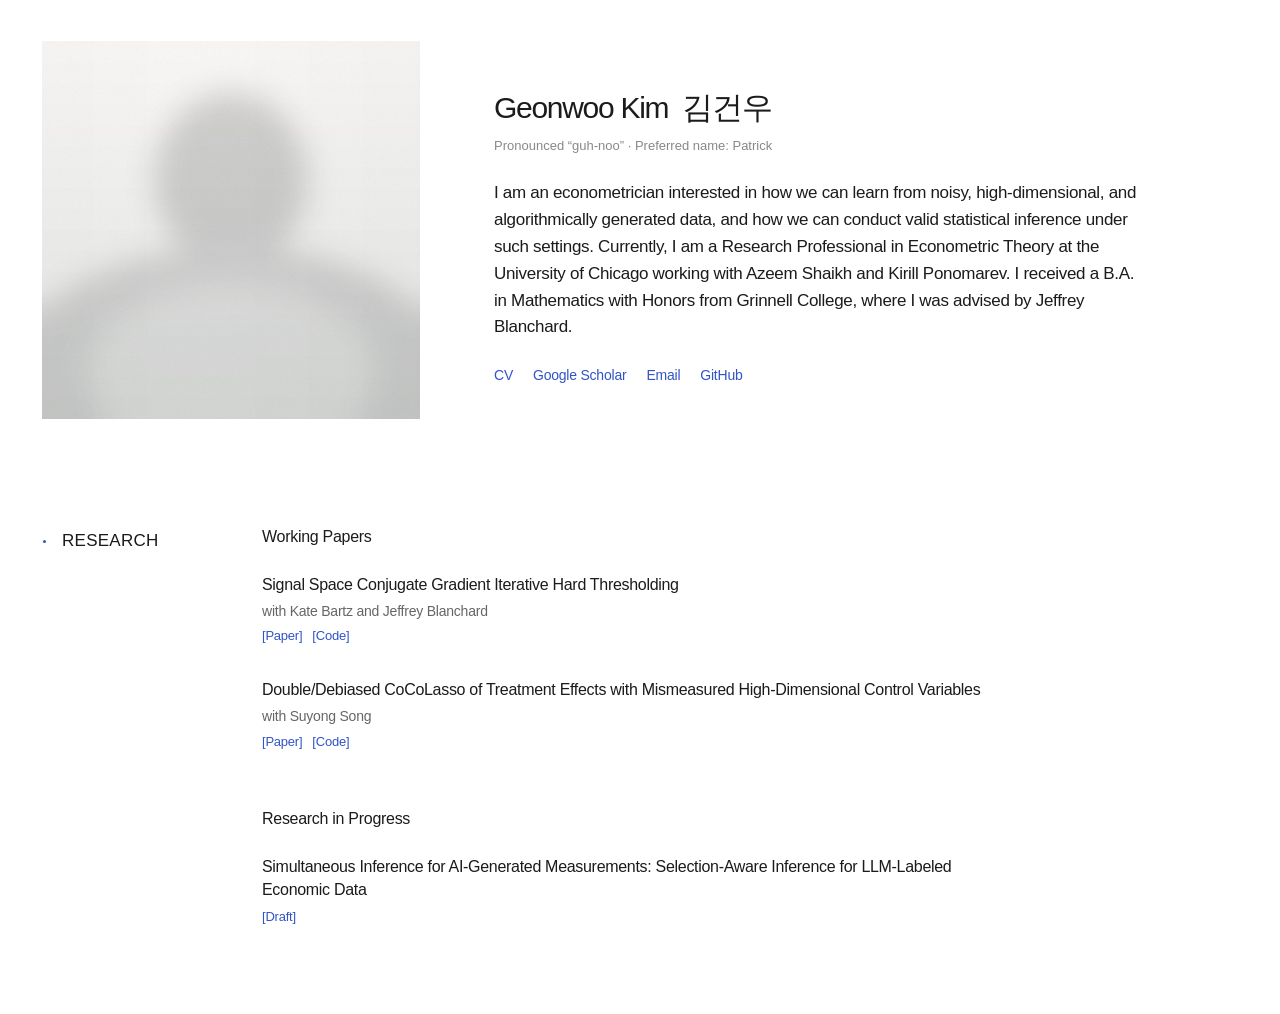
==== index.html @ a76ac5ca "Update index.html" ====
<!doctype html>
<html lang="en">
<head>
  <meta charset="utf-8">
  <meta name="viewport" content="width=device-width, initial-scale=1">
  <meta name="color-scheme" content="light">
  <title>Geonwoo Kim</title>
  <meta name="description" content="Geonwoo Kim — econometric theory, high-dimensional inference, measurement error, computational econometrics, and economic measurement with AI.">
  <link rel="icon" href="favicon.ico?v=7" sizes="any">

  <style>
    :root {
      --ink: #1b1b1b;
      --secondary: #666666;
      --quiet: #888888;
      --blue: #3154c7;
      --page: #ffffff;
      --max: 1280px;
      --sans: "Helvetica Neue", "Apple SD Gothic Neo", Helvetica, Arial, sans-serif;
    }

    * {
      box-sizing: border-box;
    }

    h1, h2, h3, h4, h5, h6,
    strong, b,
    .name,
    .hangul,
    .research-label,
    .group-title,
    .paper-title {
      font-weight: 400;
    }

    html {
      background: var(--page);
      color: var(--ink);
      -webkit-text-size-adjust: 100%;
    }

    body {
      margin: 0;
      background: var(--page);
      color: var(--ink);
      font-family: var(--sans);
      font-size: 16px;
      line-height: 1.5;
      letter-spacing: -0.014em;
      -webkit-font-smoothing: antialiased;
      text-rendering: optimizeLegibility;
    }

    a {
      color: var(--blue);
      text-decoration: none;
      text-underline-offset: 3px;
      text-decoration-thickness: 1px;
    }

    a:hover,
    a:focus-visible {
      text-decoration: underline;
    }

    img {
      display: block;
      max-width: 100%;
    }

    ::selection {
      color: #ffffff;
      background: var(--blue);
    }

    .page {
      width: min(var(--max), calc(100vw - 84px));
      margin-inline: auto;
      padding: 41px 0 88px;
    }

    .intro {
      display: grid;
      grid-template-columns: 378px minmax(0, 1fr);
      gap: 74px;
      align-items: start;
    }

    .portrait {
      margin: 0;
      width: 378px;
    }

    .portrait img {
      width: 378px;
      height: 378px;
      object-fit: cover;
      background: #eeeeec;
    }

    .intro-copy {
      max-width: 655px;
      padding-top: 50px;
    }

    .name {
      margin: 0 0 26px;
      font-size: 30px;
      line-height: 1.12;
      letter-spacing: -0.043em;
      font-weight: 400;
    }

    .hangul {
      margin-left: 7px;
      font-family: "Apple SD Gothic Neo", "Noto Sans KR", var(--sans);
      font-size: 1.04em;
      font-weight: 400;
      letter-spacing: -0.035em;
    }

    .name-details {
      margin: -15px 0 25px;
      color: var(--quiet);
      font-size: 13px;
      line-height: 1.4;
      letter-spacing: 0;
      font-weight: 400;
    }

    .bio {
      margin: 0;
      max-width: 650px;
      font-size: 17px;
      line-height: 1.58;
      letter-spacing: -0.018em;
    }

    .profile-links {
      display: flex;
      flex-wrap: wrap;
      gap: 8px 20px;
      margin-top: 25px;
      font-size: 14px;
      line-height: 1.4;
    }

    .profile-links a {
      white-space: nowrap;
    }

    .research {
      display: grid;
      grid-template-columns: 160px minmax(0, 1fr);
      gap: 60px;
      margin-top: 108px;
    }

    .research-label {
      position: relative;
      margin: 3px 0 0;
      padding-left: 20px;
      font-size: 17px;
      line-height: 1.25;
      letter-spacing: 0.015em;
      text-transform: uppercase;
      font-weight: 400;
    }

    .research-label::before {
      content: "";
      position: absolute;
      left: 1px;
      top: 0.58em;
      width: 3px;
      height: 3px;
      border-radius: 50%;
      background: var(--blue);
    }

    .research-content {
      max-width: 760px;
    }

    .research-group + .research-group {
      margin-top: 58px;
    }

    .group-title {
      margin: 0 0 26px;
      font-size: 16px;
      line-height: 1.3;
      letter-spacing: -0.018em;
      font-weight: 400;
    }

    .paper + .paper {
      margin-top: 34px;
    }

    .paper-title {
      margin: 0;
      max-width: 760px;
      font-size: 16px;
      line-height: 1.43;
      letter-spacing: -0.019em;
      font-weight: 400;
    }

    .paper-authors {
      margin: 5px 0 0;
      color: var(--secondary);
      font-size: 14px;
      line-height: 1.4;
    }

    .paper-links {
      display: flex;
      flex-wrap: wrap;
      gap: 10px;
      margin: 6px 0 0;
      font-size: 13px;
      line-height: 1.4;
    }

    @media (max-width: 900px) {
      .page {
        width: min(100% - 40px, var(--max));
        padding-top: 36px;
      }

      .intro {
        grid-template-columns: 310px minmax(0, 1fr);
        gap: 48px;
      }

      .portrait,
      .portrait img {
        width: 310px;
        height: 310px;
      }

      .intro-copy {
        padding-top: 25px;
      }
    }

    @media (max-width: 700px) {
      .page {
        width: min(100% - 34px, var(--max));
        padding: 27px 0 62px;
      }

      .intro {
        grid-template-columns: 1fr;
        gap: 31px;
      }

      .portrait {
        width: min(82vw, 350px);
      }

      .portrait img {
        width: 100%;
        height: auto;
        aspect-ratio: 1 / 1;
      }

      .intro-copy {
        max-width: 100%;
        padding-top: 0;
      }

      .name {
        margin-bottom: 21px;
        font-size: 28px;
      }

      .bio {
        font-size: 16px;
        line-height: 1.58;
      }

      .research {
        grid-template-columns: 1fr;
        gap: 30px;
        margin-top: 73px;
      }

      .research-label {
        padding-left: 17px;
      }
    }
  </style>
</head>

<body>
  <main class="page">
    <section class="intro" aria-labelledby="name">
      <figure class="portrait">
        <img src="portrait.jpg" alt="Portrait placeholder for Geonwoo Kim">
      </figure>

      <div class="intro-copy">
        <h1 class="name" id="name">
          Geonwoo Kim <span class="hangul" lang="ko">김건우</span>
        </h1>
        <p class="name-details">Pronounced “guh-noo” · Preferred name: Patrick</p>

        <p class="bio">
          I am an econometrician interested in how we can learn from 
          noisy, high-dimensional, and algorithmically generated
          data, and how we can conduct valid statistical inference under such settings.
          Currently, I am a Research Professional in Econometric Theory at the
          University of Chicago working with Azeem Shaikh and Kirill Ponomarev.
          I received a B.A. in Mathematics with Honors from Grinnell College,
          where I was advised by Jeffrey Blanchard.
        </p>

        <nav class="profile-links" aria-label="Profile links">
          <a href="Geonwoo_Kim_CV.pdf">CV</a>
          <a href="https://scholar.google.com/scholar?q=%22Geonwoo+Kim%22+econometrics">Google Scholar</a>
          <a href="mailto:kimgeonwoo@uchicago.edu">Email</a>
          <a href="https://github.com/killrjsdn">GitHub</a>
        </nav>
      </div>
    </section>

    <section class="research" aria-labelledby="research-title">
      <h2 class="research-label" id="research-title">Research</h2>

      <div class="research-content">
        <section class="research-group" aria-labelledby="working-papers-title">
          <h3 class="group-title" id="working-papers-title">Working Papers</h3>

          <article class="paper">
            <h4 class="paper-title">
              Signal Space Conjugate Gradient Iterative Hard Thresholding
            </h4>
            <p class="paper-authors">with Kate Bartz and Jeffrey Blanchard</p>
            <p class="paper-links">
              <a href="papers/sscgiht.pdf">[Paper]</a>
              <a href="https://github.com/killrjsdn">[Code]</a>
            </p>
          </article>

          <article class="paper">
            <h4 class="paper-title">
              Double/Debiased CoCoLasso of Treatment Effects with Mismeasured
              High-Dimensional Control Variables
            </h4>
            <p class="paper-authors">with Suyong Song</p>
            <p class="paper-links">
              <a href="papers/highdim-me.pdf">[Paper]</a>
              <a href="https://github.com/killrjsdn">[Code]</a>
            </p>
          </article>
        </section>

        <section class="research-group" aria-labelledby="progress-title">
          <h3 class="group-title" id="progress-title">Research in Progress</h3>

          <article class="paper">
            <h4 class="paper-title">
              Simultaneous Inference for AI-Generated Measurements:
              Selection-Aware Inference for LLM-Labeled Economic Data
            </h4>
            <p class="paper-links">
              <a href="papers/ai-measurement.pdf">[Draft]</a>
            </p>
          </article>
        </section>
      </div>
    </section>
  </main>
</body>
</html>
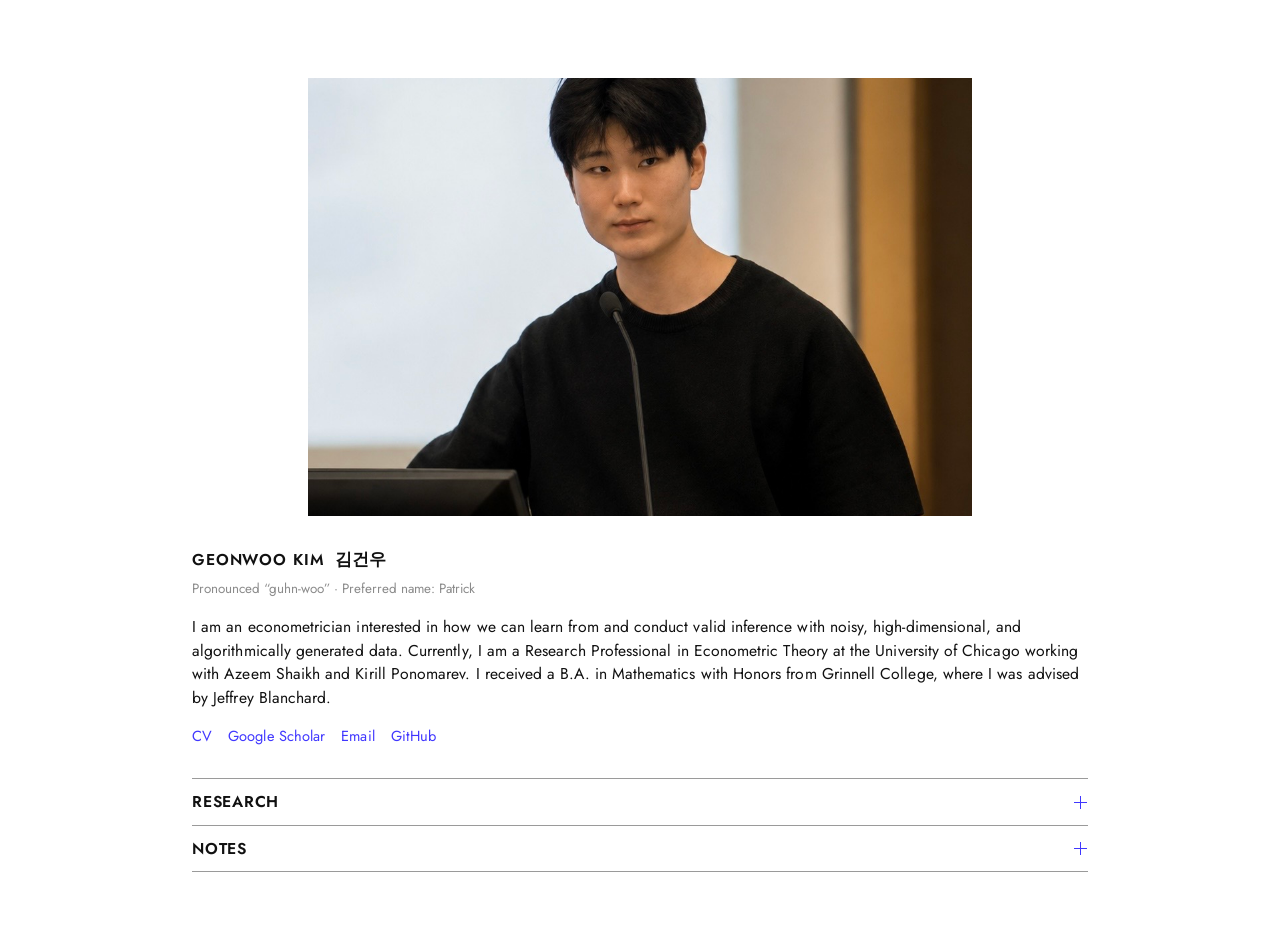
==== commit 69c04712: "Add files via upload" ====
--- a/index.html
+++ b/index.html
@@ -5,373 +5,410 @@
   <meta name="viewport" content="width=device-width, initial-scale=1">
   <meta name="color-scheme" content="light">
   <title>Geonwoo Kim</title>
-  <meta name="description" content="Geonwoo Kim — econometric theory, high-dimensional inference, measurement error, computational econometrics, and economic measurement with AI.">
-  <link rel="icon" href="favicon.ico?v=7" sizes="any">
+  <meta name="description" content="Geonwoo Kim — econometrics, high-dimensional inference, measurement error, computational econometrics, and economic measurement with AI.">
+  <link rel="icon" href="favicon.ico?v=9" sizes="any">
 
   <style>
+    @import url('https://fonts.googleapis.com/css2?family=Jost:wght@300;400&display=swap');
+
     :root {
-      --ink: #1b1b1b;
-      --secondary: #666666;
-      --quiet: #888888;
-      --blue: #3154c7;
-      --page: #ffffff;
-      --max: 1280px;
-      --sans: "Helvetica Neue", "Apple SD Gothic Neo", Helvetica, Arial, sans-serif;
+      --ink: #111111;
+      --muted: #6b6b6b;
+      --quiet: #8b8b8b;
+      --rule: #9a9a9a;
+      --blue: #4037ff;
+      --white: #ffffff;
+      --page-width: 896px;
+
+      /*
+        Jost is a geometric sans derived from the same modernist tradition as Futura.
+        Loading it explicitly avoids the heavy macOS Futura Medium rendering.
+      */
+      --sans: "Jost", "Futura PT", Futura, "Century Gothic", sans-serif;
+      --korean: "Apple SD Gothic Neo", "Noto Sans KR", sans-serif;
     }
 
     * {
       box-sizing: border-box;
     }
 
-    h1, h2, h3, h4, h5, h6,
-    strong, b,
-    .name,
-    .hangul,
-    .research-label,
-    .group-title,
-    .paper-title {
-      font-weight: 400;
-    }
-
-    html {
-      background: var(--page);
+    html,
+    body {
+      margin: 0;
+      min-height: 100%;
+      background: var(--white);
       color: var(--ink);
-      -webkit-text-size-adjust: 100%;
     }
 
     body {
-      margin: 0;
-      background: var(--page);
-      color: var(--ink);
       font-family: var(--sans);
-      font-size: 16px;
-      line-height: 1.5;
-      letter-spacing: -0.014em;
+      font-size: 15.7px;
+      line-height: 1.48;
+      font-weight: 400;
+      letter-spacing: 0.005em;
       -webkit-font-smoothing: antialiased;
       text-rendering: optimizeLegibility;
     }
 
     a {
-      color: var(--blue);
+      color: inherit;
       text-decoration: none;
-      text-underline-offset: 3px;
-      text-decoration-thickness: 1px;
     }
 
     a:hover,
     a:focus-visible {
       text-decoration: underline;
-    }
-
-    img {
+      text-decoration-thickness: 1px;
+      text-underline-offset: 2px;
+    }
+
+    .site {
+      width: min(var(--page-width), calc(100vw - 48px));
+      margin: 0 auto;
+      padding: 78px 0 68px;
+    }
+
+    .hero-image {
+      width: 664px;
+      max-width: 74.1%;
+      margin: 0 auto 34px;
+    }
+
+    .hero-image img {
       display: block;
-      max-width: 100%;
-    }
-
-    ::selection {
-      color: #ffffff;
-      background: var(--blue);
-    }
-
-    .page {
-      width: min(var(--max), calc(100vw - 84px));
-      margin-inline: auto;
-      padding: 41px 0 88px;
-    }
-
-    .intro {
-      display: grid;
-      grid-template-columns: 378px minmax(0, 1fr);
-      gap: 74px;
-      align-items: start;
-    }
-
-    .portrait {
-      margin: 0;
-      width: 378px;
-    }
-
-    .portrait img {
-      width: 378px;
-      height: 378px;
+      width: 100%;
+      height: auto;
+      aspect-ratio: 1.515 / 1;
       object-fit: cover;
-      background: #eeeeec;
-    }
-
-    .intro-copy {
-      max-width: 655px;
-      padding-top: 50px;
+    }
+
+    .identity {
+      width: 100%;
+      margin: 0;
     }
 
     .name {
-      margin: 0 0 26px;
-      font-size: 30px;
-      line-height: 1.12;
-      letter-spacing: -0.043em;
-      font-weight: 400;
-    }
-
-    .hangul {
-      margin-left: 7px;
-      font-family: "Apple SD Gothic Neo", "Noto Sans KR", var(--sans);
-      font-size: 1.04em;
-      font-weight: 400;
-      letter-spacing: -0.035em;
-    }
-
-    .name-details {
-      margin: -15px 0 25px;
+      margin: 0 0 12px;
+      font-family: var(--sans);
+      font-size: 15.7px;
+      line-height: 1.2;
+      font-weight: 600;
+      letter-spacing: 0.055em;
+      text-transform: uppercase;
+    }
+
+    .name .hangul {
+      margin-left: 5px;
+      font-family: var(--korean);
+      font-size: 1.08em;
+      font-weight: 600;
+      letter-spacing: -0.01em;
+      text-transform: none;
+      vertical-align: 0.01em;
+    }
+
+    .name-meta {
+      margin: -3px 0 17px;
       color: var(--quiet);
-      font-size: 13px;
-      line-height: 1.4;
+      font-size: 13.4px;
+      line-height: 1.38;
+      font-weight: 400;
       letter-spacing: 0;
-      font-weight: 400;
     }
 
     .bio {
-      margin: 0;
-      max-width: 650px;
-      font-size: 17px;
-      line-height: 1.58;
-      letter-spacing: -0.018em;
+      width: 100%;
+      margin: 0;
+      font-size: 15.7px;
+      line-height: 1.5;
+      font-weight: 400;
+      letter-spacing: 0.004em;
+    }
+
+    .bio p {
+      margin: 0;
+    }
+
+    .bio p + p {
+      margin-top: 14px;
     }
 
     .profile-links {
       display: flex;
       flex-wrap: wrap;
-      gap: 8px 20px;
-      margin-top: 25px;
-      font-size: 14px;
+      gap: 16px;
+      margin: 17px 0 31px;
+      font-size: 14.6px;
       line-height: 1.4;
-    }
-
-    .profile-links a {
-      white-space: nowrap;
-    }
-
-    .research {
-      display: grid;
-      grid-template-columns: 160px minmax(0, 1fr);
-      gap: 60px;
-      margin-top: 108px;
-    }
-
-    .research-label {
+      font-weight: 400;
+    }
+
+    .profile-links a,
+    .paper-links a {
+      color: var(--blue);
+    }
+
+    .accordion {
+      width: 100%;
+      border-top: 1px solid var(--rule);
+    }
+
+    .accordion-item {
+      border-bottom: 1px solid var(--rule);
+    }
+
+    .accordion-button {
+      appearance: none;
+      width: 100%;
+      margin: 0;
+      padding: 14px 0 13px;
+      border: 0;
+      background: transparent;
+      color: var(--ink);
+      display: flex;
+      align-items: center;
+      justify-content: space-between;
+      font-family: var(--sans);
+      font-weight: 400;
+      cursor: pointer;
+      text-align: left;
+    }
+
+    .accordion-title {
+      font-size: 15.7px;
+      line-height: 1.2;
+      font-weight: 600;
+      letter-spacing: 0.05em;
+      text-transform: uppercase;
+    }
+
+    .plus {
       position: relative;
-      margin: 3px 0 0;
-      padding-left: 20px;
-      font-size: 17px;
-      line-height: 1.25;
-      letter-spacing: 0.015em;
-      text-transform: uppercase;
-      font-weight: 400;
-    }
-
-    .research-label::before {
+      width: 15px;
+      height: 15px;
+      flex: 0 0 15px;
+    }
+
+    .plus::before,
+    .plus::after {
       content: "";
       position: absolute;
+      background: var(--blue);
+    }
+
+    .plus::before {
       left: 1px;
-      top: 0.58em;
-      width: 3px;
-      height: 3px;
-      border-radius: 50%;
-      background: var(--blue);
-    }
-
-    .research-content {
-      max-width: 760px;
+      right: 1px;
+      top: 7px;
+      height: 1px;
+    }
+
+    .plus::after {
+      top: 1px;
+      bottom: 1px;
+      left: 7px;
+      width: 1px;
+      transition: opacity 120ms ease;
+    }
+
+    .accordion-button[aria-expanded="true"] .plus::after {
+      opacity: 0;
+    }
+
+    .accordion-panel {
+      display: none;
+      padding: 12px 0 31px;
+    }
+
+    .accordion-panel.open {
+      display: block;
     }
 
     .research-group + .research-group {
-      margin-top: 58px;
+      margin-top: 38px;
     }
 
     .group-title {
-      margin: 0 0 26px;
-      font-size: 16px;
-      line-height: 1.3;
-      letter-spacing: -0.018em;
-      font-weight: 400;
+      margin: 0 0 21px;
+      font-size: 15.7px;
+      line-height: 1.35;
+      font-weight: 400;
+      letter-spacing: 0.004em;
     }
 
     .paper + .paper {
-      margin-top: 34px;
+      margin-top: 27px;
     }
 
     .paper-title {
       margin: 0;
-      max-width: 760px;
-      font-size: 16px;
+      font-size: 15.7px;
+      line-height: 1.47;
+      font-weight: 400;
+      letter-spacing: 0.003em;
+    }
+
+    .paper-authors,
+    .paper-status {
+      margin: 3px 0 0;
+      font-size: 14.6px;
       line-height: 1.43;
-      letter-spacing: -0.019em;
       font-weight: 400;
     }
 
     .paper-authors {
-      margin: 5px 0 0;
-      color: var(--secondary);
-      font-size: 14px;
-      line-height: 1.4;
+      color: var(--muted);
+    }
+
+    .paper-status {
+      color: var(--muted);
     }
 
     .paper-links {
       display: flex;
       flex-wrap: wrap;
-      gap: 10px;
-      margin: 6px 0 0;
-      font-size: 13px;
+      gap: 11px;
+      margin: 5px 0 0;
+      font-size: 15.7px;
       line-height: 1.4;
-    }
-
-    @media (max-width: 900px) {
-      .page {
-        width: min(100% - 40px, var(--max));
-        padding-top: 36px;
+      font-weight: 400;
+    }
+
+    .notes-empty {
+      margin: 0;
+      color: var(--muted);
+      font-size: 15.1px;
+      line-height: 1.5;
+      font-weight: 400;
+    }
+
+    @media (max-width: 700px) {
+      .site {
+        width: calc(100vw - 34px);
+        padding: 34px 0 54px;
       }
 
-      .intro {
-        grid-template-columns: 310px minmax(0, 1fr);
-        gap: 48px;
+      .hero-image {
+        width: 100%;
+        max-width: none;
+        margin-bottom: 27px;
       }
 
-      .portrait,
-      .portrait img {
-        width: 310px;
-        height: 310px;
-      }
-
-      .intro-copy {
-        padding-top: 25px;
-      }
-    }
-
-    @media (max-width: 700px) {
-      .page {
-        width: min(100% - 34px, var(--max));
-        padding: 27px 0 62px;
-      }
-
-      .intro {
-        grid-template-columns: 1fr;
-        gap: 31px;
-      }
-
-      .portrait {
-        width: min(82vw, 350px);
-      }
-
-      .portrait img {
-        width: 100%;
-        height: auto;
-        aspect-ratio: 1 / 1;
-      }
-
-      .intro-copy {
-        max-width: 100%;
-        padding-top: 0;
-      }
-
-      .name {
-        margin-bottom: 21px;
-        font-size: 28px;
-      }
-
       .bio {
-        font-size: 16px;
-        line-height: 1.58;
-      }
-
-      .research {
-        grid-template-columns: 1fr;
-        gap: 30px;
-        margin-top: 73px;
-      }
-
-      .research-label {
-        padding-left: 17px;
+        font-size: 15.1px;
       }
     }
   </style>
 </head>
 
 <body>
-  <main class="page">
-    <section class="intro" aria-labelledby="name">
-      <figure class="portrait">
-        <img src="portrait.jpg" alt="Portrait placeholder for Geonwoo Kim">
-      </figure>
-
-      <div class="intro-copy">
-        <h1 class="name" id="name">
-          Geonwoo Kim <span class="hangul" lang="ko">김건우</span>
-        </h1>
-        <p class="name-details">Pronounced “guh-noo” · Preferred name: Patrick</p>
-
-        <p class="bio">
-          I am an econometrician interested in how we can learn from 
-          noisy, high-dimensional, and algorithmically generated
-          data, and how we can conduct valid statistical inference under such settings.
-          Currently, I am a Research Professional in Econometric Theory at the
-          University of Chicago working with Azeem Shaikh and Kirill Ponomarev.
-          I received a B.A. in Mathematics with Honors from Grinnell College,
-          where I was advised by Jeffrey Blanchard.
+  <main class="site">
+    <figure class="hero-image">
+      <img src="portrait.jpg" alt="Portrait placeholder for Geonwoo Kim">
+    </figure>
+
+    <section class="identity" aria-labelledby="name">
+      <h1 class="name" id="name">Geonwoo Kim <span class="hangul" lang="ko">김건우</span></h1>
+      <p class="name-meta">Pronounced “guhn-woo” · Preferred name: Patrick</p>
+
+      <div class="bio">
+        <p>
+          I am an econometrician interested in how we can learn from and conduct valid inference
+          with noisy, high-dimensional, and algorithmically generated data. Currently, I am a
+          Research Professional in Econometric Theory at the University of Chicago working with
+          Azeem Shaikh and Kirill Ponomarev. I received a B.A. in Mathematics with Honors from
+          Grinnell College, where I was advised by Jeffrey Blanchard.
         </p>
-
-        <nav class="profile-links" aria-label="Profile links">
-          <a href="Geonwoo_Kim_CV.pdf">CV</a>
-          <a href="https://scholar.google.com/scholar?q=%22Geonwoo+Kim%22+econometrics">Google Scholar</a>
-          <a href="mailto:kimgeonwoo@uchicago.edu">Email</a>
-          <a href="https://github.com/killrjsdn">GitHub</a>
-        </nav>
       </div>
+
+      <nav class="profile-links" aria-label="Profile links">
+        <a href="Geonwoo_Kim_CV.pdf">CV</a>
+        <a href="https://scholar.google.com/scholar?q=%22Geonwoo+Kim%22+econometrics">Google Scholar</a>
+        <a href="mailto:kimgeonwoo@uchicago.edu">Email</a>
+        <a href="https://github.com/killrjsdn">GitHub</a>
+      </nav>
     </section>
 
-    <section class="research" aria-labelledby="research-title">
-      <h2 class="research-label" id="research-title">Research</h2>
-
-      <div class="research-content">
-        <section class="research-group" aria-labelledby="working-papers-title">
-          <h3 class="group-title" id="working-papers-title">Working Papers</h3>
-
-          <article class="paper">
-            <h4 class="paper-title">
-              Signal Space Conjugate Gradient Iterative Hard Thresholding
-            </h4>
-            <p class="paper-authors">with Kate Bartz and Jeffrey Blanchard</p>
-            <p class="paper-links">
-              <a href="papers/sscgiht.pdf">[Paper]</a>
-              <a href="https://github.com/killrjsdn">[Code]</a>
-            </p>
-          </article>
-
-          <article class="paper">
-            <h4 class="paper-title">
-              Double/Debiased CoCoLasso of Treatment Effects with Mismeasured
-              High-Dimensional Control Variables
-            </h4>
-            <p class="paper-authors">with Suyong Song</p>
-            <p class="paper-links">
-              <a href="papers/highdim-me.pdf">[Paper]</a>
-              <a href="https://github.com/killrjsdn">[Code]</a>
-            </p>
-          </article>
-        </section>
-
-        <section class="research-group" aria-labelledby="progress-title">
-          <h3 class="group-title" id="progress-title">Research in Progress</h3>
-
-          <article class="paper">
-            <h4 class="paper-title">
-              Simultaneous Inference for AI-Generated Measurements:
-              Selection-Aware Inference for LLM-Labeled Economic Data
-            </h4>
-            <p class="paper-links">
-              <a href="papers/ai-measurement.pdf">[Draft]</a>
-            </p>
-          </article>
-        </section>
+    <section class="accordion" aria-label="Sections">
+      <div class="accordion-item">
+        <button class="accordion-button" type="button" aria-expanded="false" aria-controls="research-panel">
+          <span class="accordion-title">Research</span>
+          <span class="plus" aria-hidden="true"></span>
+        </button>
+
+        <div class="accordion-panel" id="research-panel">
+          <section class="research-group">
+            <h2 class="group-title">Working Papers</h2>
+
+            <article class="paper">
+              <p class="paper-title">Denoised Partial Correlation for Conditional Independence Tests under Noisy Confounders</p>
+              <p class="paper-authors">with Suyong Song and Jonathan Wells</p>
+              <p class="paper-status">Under revision.</p>
+              <p class="paper-links">
+                <a href="papers/denoised-partial-correlation.pdf">[Paper]</a>
+                <a href="replication/denoised-partial-correlation-replication.zip">[Replication]</a>
+              </p>
+            </article>
+
+            <article class="paper">
+              <p class="paper-title">Inference for Treatment Effects with Mismeasured High-Dimensional Controls</p>
+              <p class="paper-authors">with Suyong Song</p>
+              <p class="paper-status">Presented at Midwest Econometrics Group 2024; under revision.</p>
+              <p class="paper-links">
+                <a href="papers/highdim-me.pdf">[Paper]</a>
+                <a href="replication/highdim-me-replication.zip">[Replication]</a>
+              </p>
+            </article>
+
+            <article class="paper">
+              <p class="paper-title">Signal Space Conjugate Gradient Iterative Hard Thresholding</p>
+              <p class="paper-authors">with Kate Bartz and Jeffrey Blanchard</p>
+              <p class="paper-status">Under review.</p>
+              <p class="paper-links">
+                <a href="papers/sscgiht.pdf">[Paper]</a>
+                <a href="replication/sscgiht-replication.zip">[Replication]</a>
+              </p>
+            </article>
+          </section>
+
+          <section class="research-group">
+            <h2 class="group-title">Research in Progress</h2>
+
+            <article class="paper">
+              <p class="paper-title">Inference After AI Measurement</p>
+              <p class="paper-status">Work in progress.</p>
+              <p class="paper-links">
+                <a href="papers/ai-measurement.pdf">[Draft]</a>
+                <a href="replication/ai-measurement-replication.zip">[Replication]</a>
+              </p>
+            </article>
+          </section>
+        </div>
+      </div>
+
+      <div class="accordion-item">
+        <button class="accordion-button" type="button" aria-expanded="false" aria-controls="notes-panel">
+          <span class="accordion-title">Notes</span>
+          <span class="plus" aria-hidden="true"></span>
+        </button>
+
+        <div class="accordion-panel" id="notes-panel">
+          <p class="notes-empty">Research and expository notes will appear here.</p>
+        </div>
       </div>
     </section>
   </main>
+
+  <script>
+    document.querySelectorAll('.accordion-button').forEach((button) => {
+      button.addEventListener('click', () => {
+        const panel = document.getElementById(button.getAttribute('aria-controls'));
+        const open = button.getAttribute('aria-expanded') === 'true';
+
+        button.setAttribute('aria-expanded', String(!open));
+        panel.classList.toggle('open', !open);
+      });
+    });
+  </script>
 </body>
 </html>
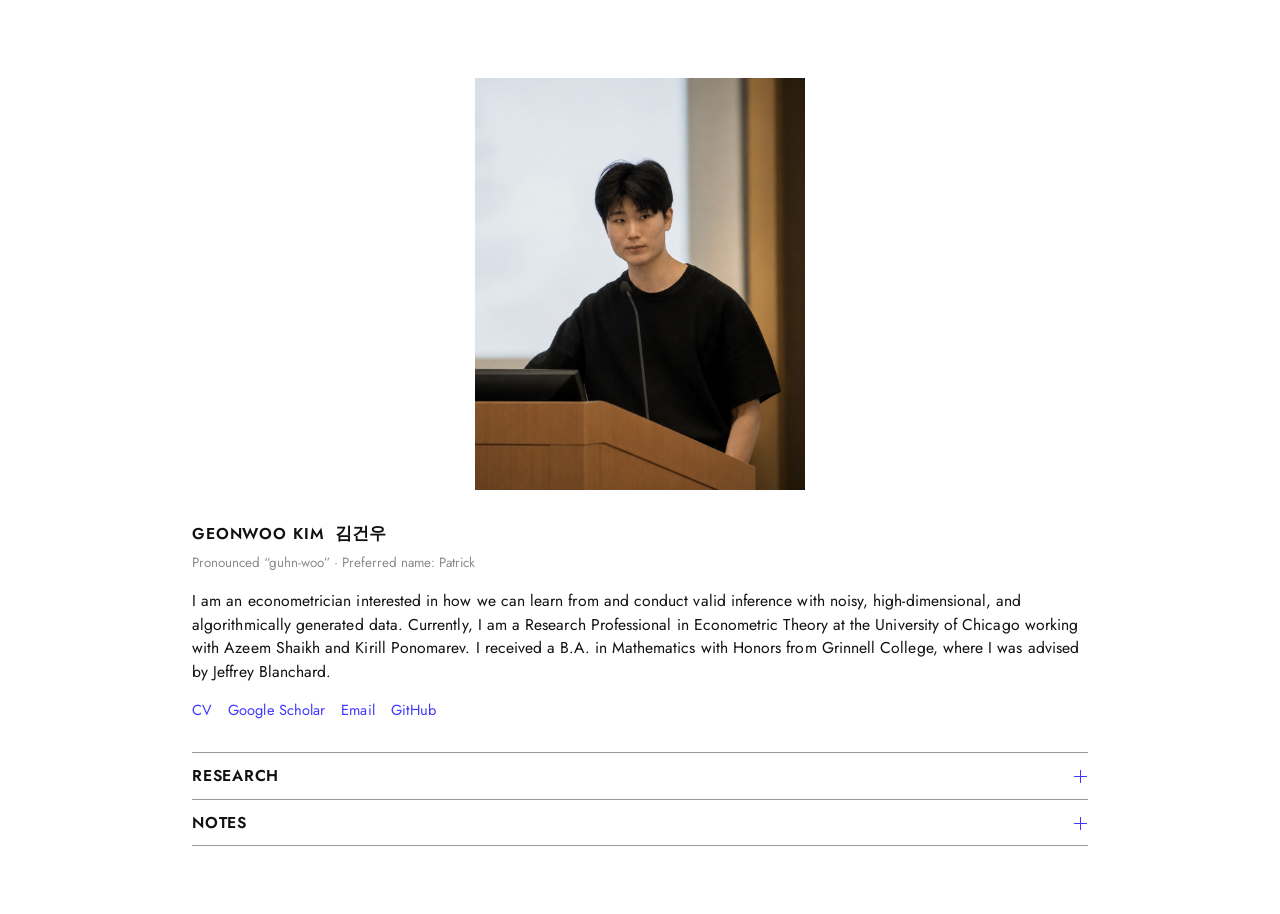
==== commit ca4478b5: "Add files via upload" ====
--- a/index.html
+++ b/index.html
@@ -69,8 +69,8 @@
     }
 
     .hero-image {
-      width: 664px;
-      max-width: 74.1%;
+      width: 330px;
+      max-width: 38%;
       margin: 0 auto 34px;
     }
 
@@ -78,8 +78,6 @@
       display: block;
       width: 100%;
       height: auto;
-      aspect-ratio: 1.515 / 1;
-      object-fit: cover;
     }
 
     .identity {
@@ -298,6 +296,41 @@
         font-size: 15.1px;
       }
     }
+  
+    .note + .note {
+      margin-top: 25px;
+    }
+
+    .note-title {
+      margin: 0;
+      font-size: 15.7px;
+      line-height: 1.47;
+      font-weight: 400;
+      letter-spacing: 0.003em;
+    }
+
+    .note-meta {
+      margin: 3px 0 0;
+      color: var(--muted);
+      font-size: 14px;
+      line-height: 1.43;
+      font-weight: 400;
+    }
+
+    .note-links {
+      display: flex;
+      flex-wrap: wrap;
+      gap: 11px;
+      margin: 5px 0 0;
+      font-size: 14px;
+      line-height: 1.4;
+      font-weight: 400;
+    }
+
+    .note-links a {
+      color: var(--blue);
+    }
+
   </style>
 </head>
 
@@ -393,7 +426,21 @@
         </button>
 
         <div class="accordion-panel" id="notes-panel">
-          <p class="notes-empty">Research and expository notes will appear here.</p>
+          <article class="note">
+            <p class="note-title">A Geometric View of Regularization in High-Dimensional Moment Models</p>
+            <p class="note-meta">Sample note · Research note</p>
+            <p class="note-links">
+              <a href="notes/regularization-geometry-sample.pdf">[PDF]</a>
+            </p>
+          </article>
+
+          <article class="note">
+            <p class="note-title">Measurement Error and Orthogonality: A Short Note</p>
+            <p class="note-meta">Sample note · Expository note</p>
+            <p class="note-links">
+              <a href="notes/measurement-error-orthogonality-sample.pdf">[PDF]</a>
+            </p>
+          </article>
         </div>
       </div>
     </section>
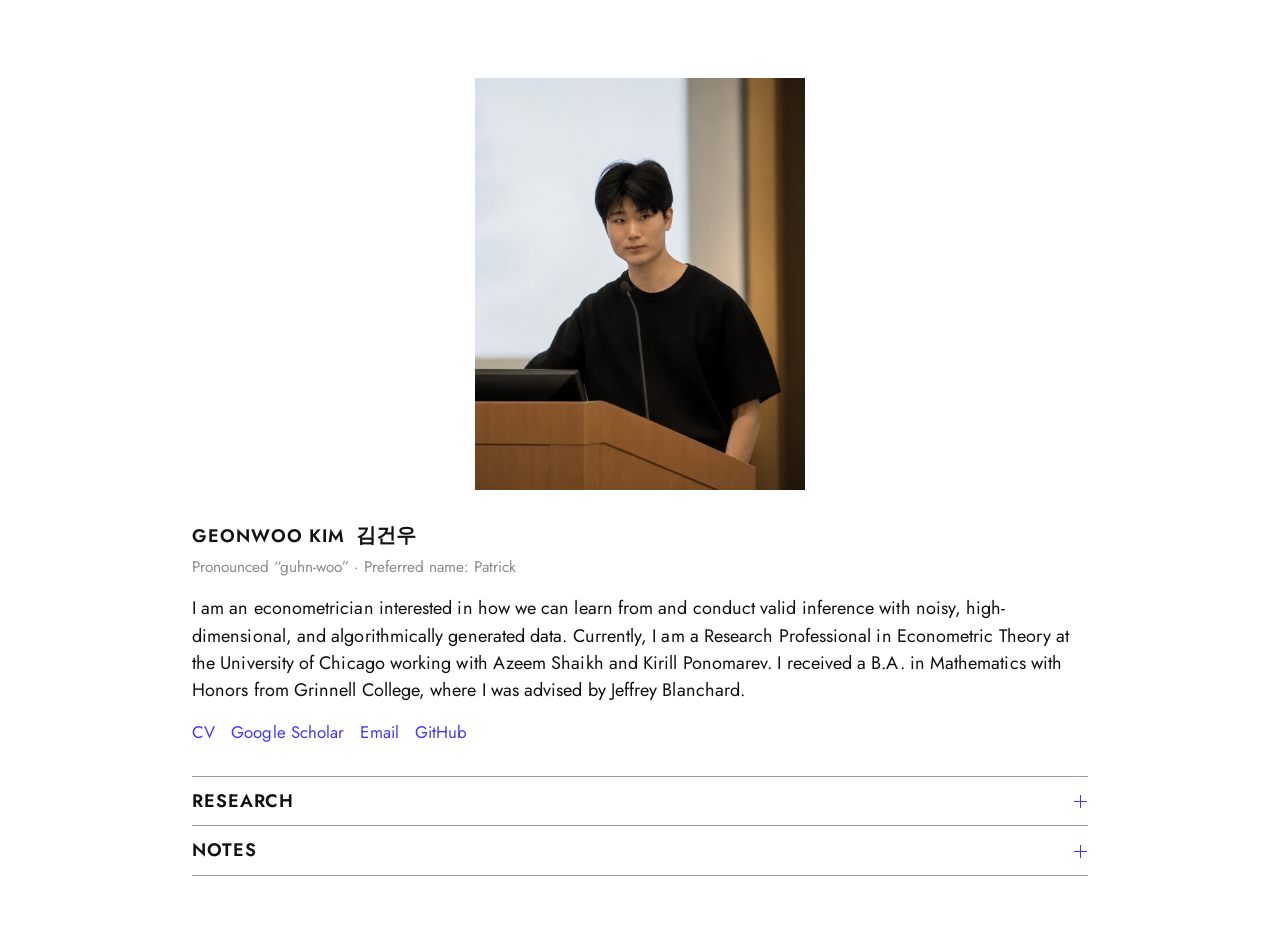
==== commit 18f14224: "Add files via upload" ====
--- a/index.html
+++ b/index.html
@@ -42,7 +42,7 @@
 
     body {
       font-family: var(--sans);
-      font-size: 15.7px;
+      font-size: 18.1px;
       line-height: 1.48;
       font-weight: 400;
       letter-spacing: 0.005em;
@@ -88,7 +88,7 @@
     .name {
       margin: 0 0 12px;
       font-family: var(--sans);
-      font-size: 15.7px;
+      font-size: 18.1px;
       line-height: 1.2;
       font-weight: 600;
       letter-spacing: 0.055em;
@@ -108,7 +108,7 @@
     .name-meta {
       margin: -3px 0 17px;
       color: var(--quiet);
-      font-size: 13.4px;
+      font-size: 15.4px;
       line-height: 1.38;
       font-weight: 400;
       letter-spacing: 0;
@@ -117,7 +117,7 @@
     .bio {
       width: 100%;
       margin: 0;
-      font-size: 15.7px;
+      font-size: 18.1px;
       line-height: 1.5;
       font-weight: 400;
       letter-spacing: 0.004em;
@@ -136,7 +136,7 @@
       flex-wrap: wrap;
       gap: 16px;
       margin: 17px 0 31px;
-      font-size: 14.6px;
+      font-size: 16.8px;
       line-height: 1.4;
       font-weight: 400;
     }
@@ -173,7 +173,7 @@
     }
 
     .accordion-title {
-      font-size: 15.7px;
+      font-size: 18.1px;
       line-height: 1.2;
       font-weight: 600;
       letter-spacing: 0.05em;
@@ -228,7 +228,7 @@
 
     .group-title {
       margin: 0 0 21px;
-      font-size: 15.7px;
+      font-size: 18.1px;
       line-height: 1.35;
       font-weight: 400;
       letter-spacing: 0.004em;
@@ -240,7 +240,7 @@
 
     .paper-title {
       margin: 0;
-      font-size: 15.7px;
+      font-size: 18.1px;
       line-height: 1.47;
       font-weight: 400;
       letter-spacing: 0.003em;
@@ -249,7 +249,7 @@
     .paper-authors,
     .paper-status {
       margin: 3px 0 0;
-      font-size: 14.6px;
+      font-size: 16.8px;
       line-height: 1.43;
       font-weight: 400;
     }
@@ -267,7 +267,7 @@
       flex-wrap: wrap;
       gap: 11px;
       margin: 5px 0 0;
-      font-size: 15.7px;
+      font-size: 18.1px;
       line-height: 1.4;
       font-weight: 400;
     }
@@ -275,7 +275,7 @@
     .notes-empty {
       margin: 0;
       color: var(--muted);
-      font-size: 15.1px;
+      font-size: 17.4px;
       line-height: 1.5;
       font-weight: 400;
     }
@@ -293,7 +293,7 @@
       }
 
       .bio {
-        font-size: 15.1px;
+        font-size: 17.4px;
       }
     }
   
@@ -303,7 +303,7 @@
 
     .note-title {
       margin: 0;
-      font-size: 15.7px;
+      font-size: 18.1px;
       line-height: 1.47;
       font-weight: 400;
       letter-spacing: 0.003em;
@@ -312,7 +312,7 @@
     .note-meta {
       margin: 3px 0 0;
       color: var(--muted);
-      font-size: 14px;
+      font-size: 16.1px;
       line-height: 1.43;
       font-weight: 400;
     }
@@ -322,7 +322,7 @@
       flex-wrap: wrap;
       gap: 11px;
       margin: 5px 0 0;
-      font-size: 14px;
+      font-size: 16.1px;
       line-height: 1.4;
       font-weight: 400;
     }
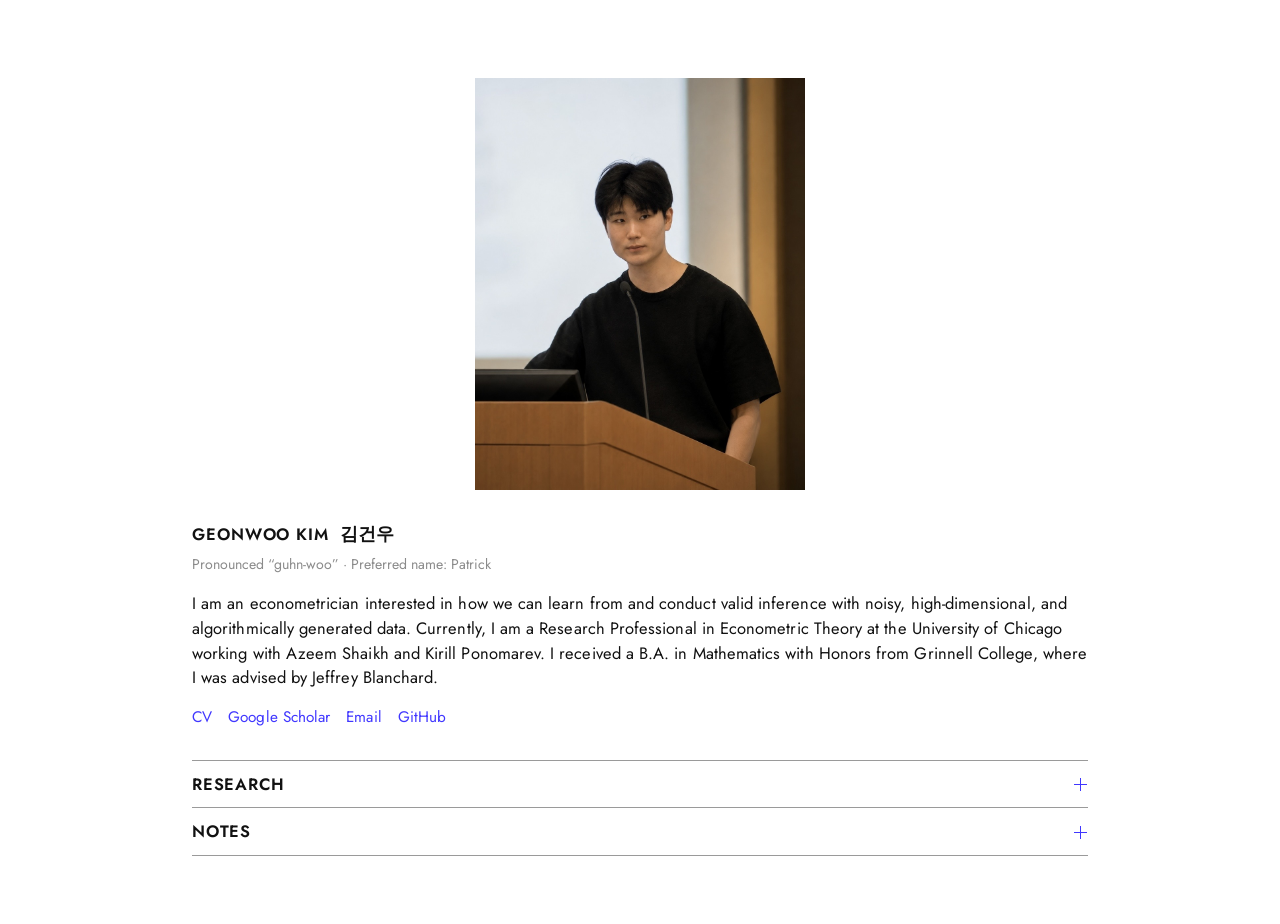
==== commit 572de612: "Add files via upload" ====
--- a/index.html
+++ b/index.html
@@ -42,7 +42,7 @@
 
     body {
       font-family: var(--sans);
-      font-size: 18.1px;
+      font-size: 16.5px;
       line-height: 1.48;
       font-weight: 400;
       letter-spacing: 0.005em;
@@ -88,7 +88,7 @@
     .name {
       margin: 0 0 12px;
       font-family: var(--sans);
-      font-size: 18.1px;
+      font-size: 16.5px;
       line-height: 1.2;
       font-weight: 600;
       letter-spacing: 0.055em;
@@ -108,7 +108,7 @@
     .name-meta {
       margin: -3px 0 17px;
       color: var(--quiet);
-      font-size: 15.4px;
+      font-size: 14.1px;
       line-height: 1.38;
       font-weight: 400;
       letter-spacing: 0;
@@ -117,7 +117,7 @@
     .bio {
       width: 100%;
       margin: 0;
-      font-size: 18.1px;
+      font-size: 16.5px;
       line-height: 1.5;
       font-weight: 400;
       letter-spacing: 0.004em;
@@ -136,7 +136,7 @@
       flex-wrap: wrap;
       gap: 16px;
       margin: 17px 0 31px;
-      font-size: 16.8px;
+      font-size: 15.3px;
       line-height: 1.4;
       font-weight: 400;
     }
@@ -173,7 +173,7 @@
     }
 
     .accordion-title {
-      font-size: 18.1px;
+      font-size: 16.5px;
       line-height: 1.2;
       font-weight: 600;
       letter-spacing: 0.05em;
@@ -228,7 +228,7 @@
 
     .group-title {
       margin: 0 0 21px;
-      font-size: 18.1px;
+      font-size: 16.5px;
       line-height: 1.35;
       font-weight: 400;
       letter-spacing: 0.004em;
@@ -240,7 +240,7 @@
 
     .paper-title {
       margin: 0;
-      font-size: 18.1px;
+      font-size: 16.5px;
       line-height: 1.47;
       font-weight: 400;
       letter-spacing: 0.003em;
@@ -249,7 +249,7 @@
     .paper-authors,
     .paper-status {
       margin: 3px 0 0;
-      font-size: 16.8px;
+      font-size: 15.3px;
       line-height: 1.43;
       font-weight: 400;
     }
@@ -267,7 +267,7 @@
       flex-wrap: wrap;
       gap: 11px;
       margin: 5px 0 0;
-      font-size: 18.1px;
+      font-size: 16.5px;
       line-height: 1.4;
       font-weight: 400;
     }
@@ -275,7 +275,7 @@
     .notes-empty {
       margin: 0;
       color: var(--muted);
-      font-size: 17.4px;
+      font-size: 15.9px;
       line-height: 1.5;
       font-weight: 400;
     }
@@ -293,7 +293,7 @@
       }
 
       .bio {
-        font-size: 17.4px;
+        font-size: 15.9px;
       }
     }
   
@@ -303,7 +303,7 @@
 
     .note-title {
       margin: 0;
-      font-size: 18.1px;
+      font-size: 16.5px;
       line-height: 1.47;
       font-weight: 400;
       letter-spacing: 0.003em;
@@ -312,7 +312,7 @@
     .note-meta {
       margin: 3px 0 0;
       color: var(--muted);
-      font-size: 16.1px;
+      font-size: 14.7px;
       line-height: 1.43;
       font-weight: 400;
     }
@@ -322,7 +322,7 @@
       flex-wrap: wrap;
       gap: 11px;
       margin: 5px 0 0;
-      font-size: 16.1px;
+      font-size: 14.7px;
       line-height: 1.4;
       font-weight: 400;
     }
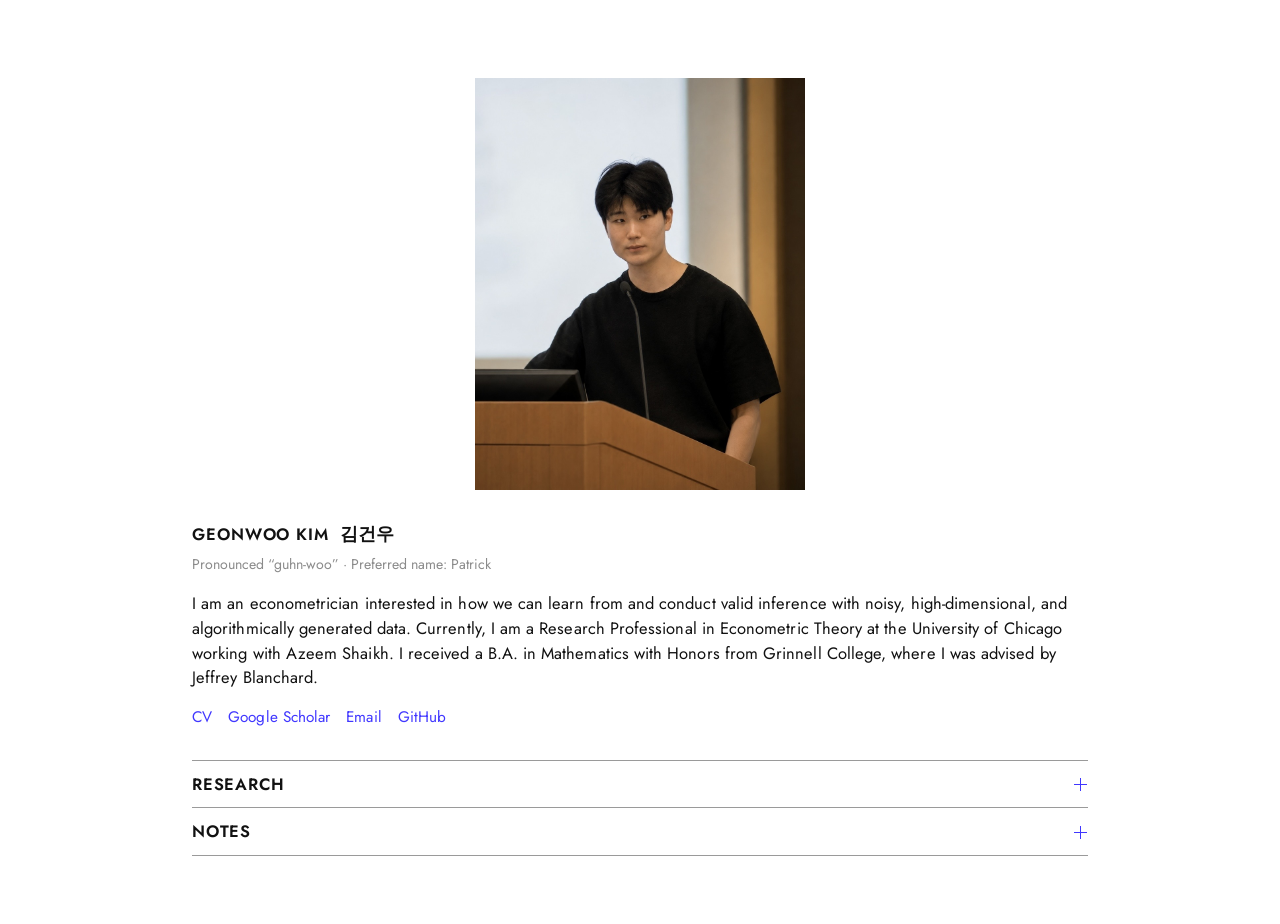
==== commit 8ebec8fa: "Update index.html" ====
--- a/index.html
+++ b/index.html
@@ -349,8 +349,8 @@
           I am an econometrician interested in how we can learn from and conduct valid inference
           with noisy, high-dimensional, and algorithmically generated data. Currently, I am a
           Research Professional in Econometric Theory at the University of Chicago working with
-          Azeem Shaikh and Kirill Ponomarev. I received a B.A. in Mathematics with Honors from
-          Grinnell College, where I was advised by Jeffrey Blanchard.
+          Azeem Shaikh. I received a B.A. in Mathematics with Honors from Grinnell College,
+          where I was advised by Jeffrey Blanchard.
         </p>
       </div>
 
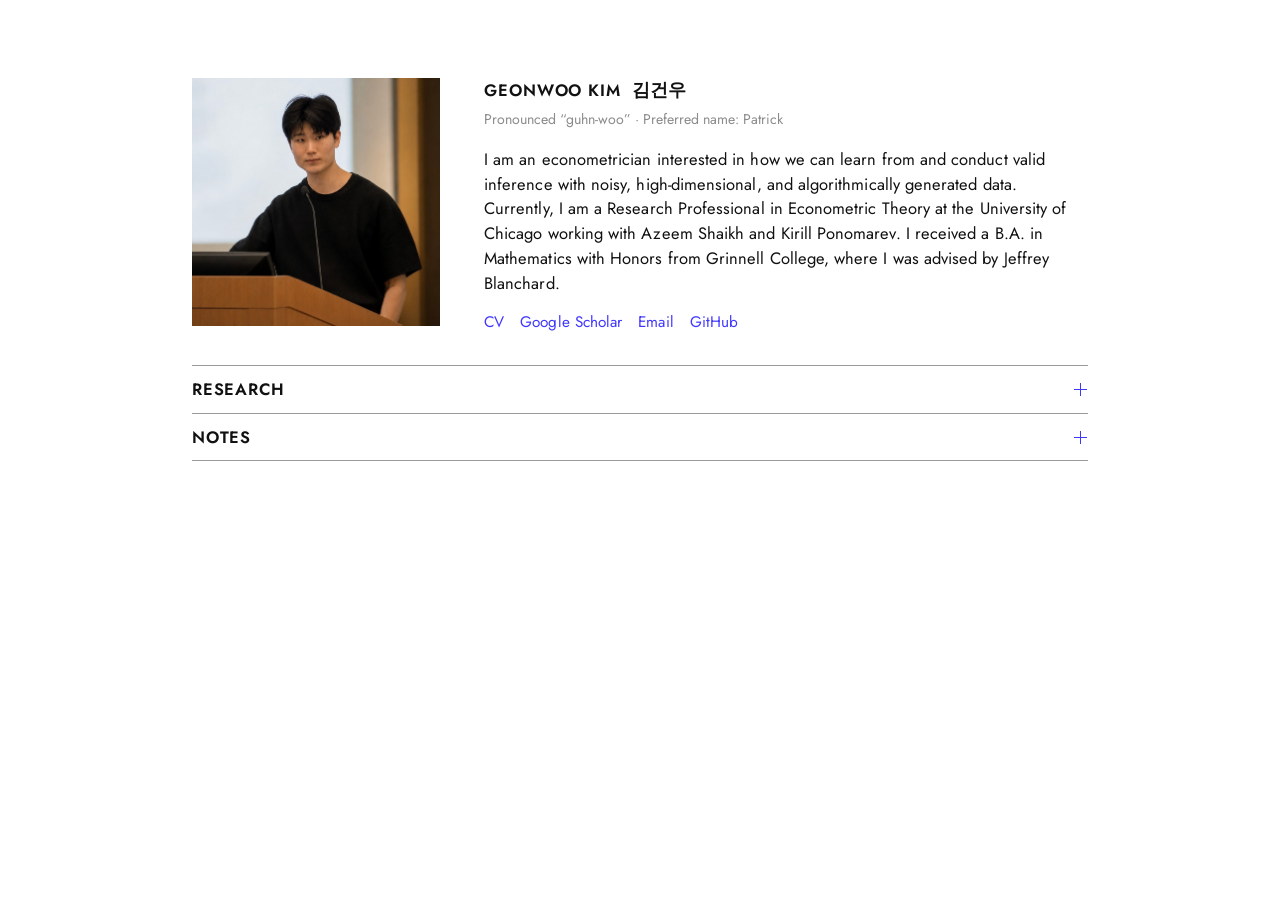
==== commit 99445034: "Add files via upload" ====
--- a/index.html
+++ b/index.html
@@ -68,18 +68,6 @@
       padding: 78px 0 68px;
     }
 
-    .hero-image {
-      width: 330px;
-      max-width: 38%;
-      margin: 0 auto 34px;
-    }
-
-    .hero-image img {
-      display: block;
-      width: 100%;
-      height: auto;
-    }
-
     .identity {
       width: 100%;
       margin: 0;
@@ -280,16 +268,56 @@
       font-weight: 400;
     }
 
+
+    .intro-grid {
+      width: 100%;
+      display: grid;
+      grid-template-columns: 248px minmax(0, 1fr);
+      column-gap: 44px;
+      align-items: start;
+      margin: 0 0 31px;
+    }
+
+    .portrait-side {
+      width: 248px;
+      margin: 0;
+    }
+
+    .portrait-side img {
+      display: block;
+      width: 100%;
+      height: auto;
+    }
+
+    .intro-grid .identity {
+      min-width: 0;
+      padding-top: 2px;
+    }
+
+    .intro-grid .profile-links {
+      margin-bottom: 0;
+    }
+
     @media (max-width: 700px) {
+
+      .intro-grid {
+        grid-template-columns: 1fr;
+        row-gap: 25px;
+        margin-bottom: 29px;
+      }
+
+      .portrait-side {
+        width: min(58vw, 235px);
+        margin: 0 auto;
+      }
+
+      .intro-grid .identity {
+        padding-top: 0;
+      }
+
       .site {
         width: calc(100vw - 34px);
         padding: 34px 0 54px;
-      }
-
-      .hero-image {
-        width: 100%;
-        max-width: none;
-        margin-bottom: 27px;
       }
 
       .bio {
@@ -336,30 +364,32 @@
 
 <body>
   <main class="site">
-    <figure class="hero-image">
-      <img src="portrait.jpg" alt="Portrait placeholder for Geonwoo Kim">
-    </figure>
-
-    <section class="identity" aria-labelledby="name">
-      <h1 class="name" id="name">Geonwoo Kim <span class="hangul" lang="ko">김건우</span></h1>
-      <p class="name-meta">Pronounced “guhn-woo” · Preferred name: Patrick</p>
-
-      <div class="bio">
-        <p>
-          I am an econometrician interested in how we can learn from and conduct valid inference
-          with noisy, high-dimensional, and algorithmically generated data. Currently, I am a
-          Research Professional in Econometric Theory at the University of Chicago working with
-          Azeem Shaikh. I received a B.A. in Mathematics with Honors from Grinnell College,
-          where I was advised by Jeffrey Blanchard.
-        </p>
+    <section class="intro-grid" aria-labelledby="name">
+      <figure class="portrait-side">
+        <img src="portrait.jpg" alt="Portrait of Geonwoo Kim">
+      </figure>
+
+      <div class="identity">
+        <h1 class="name" id="name">Geonwoo Kim <span class="hangul" lang="ko">김건우</span></h1>
+        <p class="name-meta">Pronounced “guhn-woo” · Preferred name: Patrick</p>
+
+        <div class="bio">
+          <p>
+            I am an econometrician interested in how we can learn from and conduct valid inference
+            with noisy, high-dimensional, and algorithmically generated data. Currently, I am a
+            Research Professional in Econometric Theory at the University of Chicago working with
+            Azeem Shaikh and Kirill Ponomarev. I received a B.A. in Mathematics with Honors from
+            Grinnell College, where I was advised by Jeffrey Blanchard.
+          </p>
+        </div>
+
+        <nav class="profile-links" aria-label="Profile links">
+          <a href="Geonwoo_Kim_CV.pdf">CV</a>
+          <a href="https://scholar.google.com/scholar?q=%22Geonwoo+Kim%22+econometrics">Google Scholar</a>
+          <a href="mailto:kimgeonwoo@uchicago.edu">Email</a>
+          <a href="https://github.com/killrjsdn">GitHub</a>
+        </nav>
       </div>
-
-      <nav class="profile-links" aria-label="Profile links">
-        <a href="Geonwoo_Kim_CV.pdf">CV</a>
-        <a href="https://scholar.google.com/scholar?q=%22Geonwoo+Kim%22+econometrics">Google Scholar</a>
-        <a href="mailto:kimgeonwoo@uchicago.edu">Email</a>
-        <a href="https://github.com/killrjsdn">GitHub</a>
-      </nav>
     </section>
 
     <section class="accordion" aria-label="Sections">
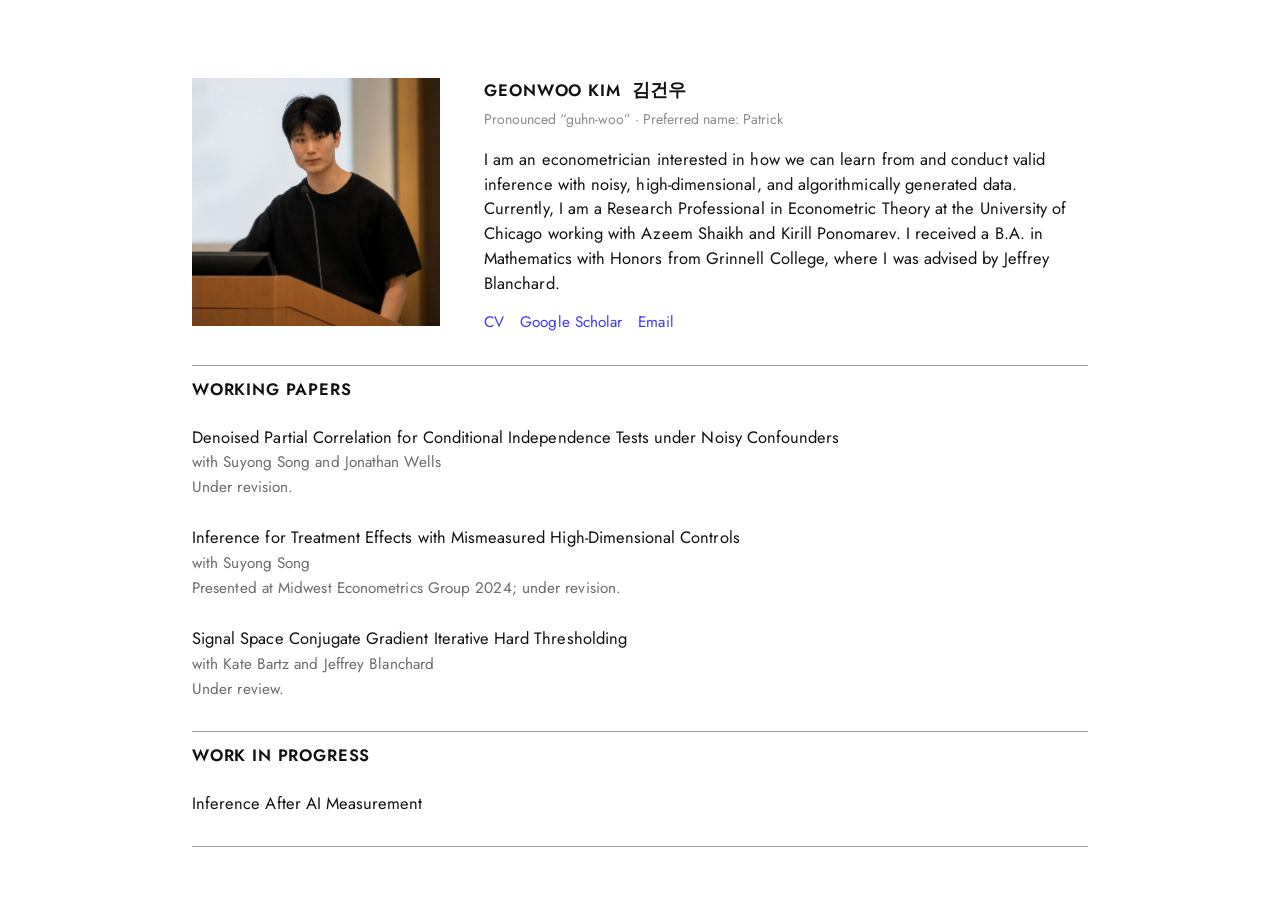
==== commit 074f9c7c: "Add files via upload" ====
--- a/index.html
+++ b/index.html
@@ -6,367 +6,14 @@
   <meta name="color-scheme" content="light">
   <title>Geonwoo Kim</title>
   <meta name="description" content="Geonwoo Kim — econometrics, high-dimensional inference, measurement error, computational econometrics, and economic measurement with AI.">
-  <link rel="icon" href="favicon.ico?v=9" sizes="any">
-
-  <style>
-    @import url('https://fonts.googleapis.com/css2?family=Jost:wght@300;400&display=swap');
-
-    :root {
-      --ink: #111111;
-      --muted: #6b6b6b;
-      --quiet: #8b8b8b;
-      --rule: #9a9a9a;
-      --blue: #4037ff;
-      --white: #ffffff;
-      --page-width: 896px;
-
-      /*
-        Jost is a geometric sans derived from the same modernist tradition as Futura.
-        Loading it explicitly avoids the heavy macOS Futura Medium rendering.
-      */
-      --sans: "Jost", "Futura PT", Futura, "Century Gothic", sans-serif;
-      --korean: "Apple SD Gothic Neo", "Noto Sans KR", sans-serif;
-    }
-
-    * {
-      box-sizing: border-box;
-    }
-
-    html,
-    body {
-      margin: 0;
-      min-height: 100%;
-      background: var(--white);
-      color: var(--ink);
-    }
-
-    body {
-      font-family: var(--sans);
-      font-size: 16.5px;
-      line-height: 1.48;
-      font-weight: 400;
-      letter-spacing: 0.005em;
-      -webkit-font-smoothing: antialiased;
-      text-rendering: optimizeLegibility;
-    }
-
-    a {
-      color: inherit;
-      text-decoration: none;
-    }
-
-    a:hover,
-    a:focus-visible {
-      text-decoration: underline;
-      text-decoration-thickness: 1px;
-      text-underline-offset: 2px;
-    }
-
-    .site {
-      width: min(var(--page-width), calc(100vw - 48px));
-      margin: 0 auto;
-      padding: 78px 0 68px;
-    }
-
-    .identity {
-      width: 100%;
-      margin: 0;
-    }
-
-    .name {
-      margin: 0 0 12px;
-      font-family: var(--sans);
-      font-size: 16.5px;
-      line-height: 1.2;
-      font-weight: 600;
-      letter-spacing: 0.055em;
-      text-transform: uppercase;
-    }
-
-    .name .hangul {
-      margin-left: 5px;
-      font-family: var(--korean);
-      font-size: 1.08em;
-      font-weight: 600;
-      letter-spacing: -0.01em;
-      text-transform: none;
-      vertical-align: 0.01em;
-    }
-
-    .name-meta {
-      margin: -3px 0 17px;
-      color: var(--quiet);
-      font-size: 14.1px;
-      line-height: 1.38;
-      font-weight: 400;
-      letter-spacing: 0;
-    }
-
-    .bio {
-      width: 100%;
-      margin: 0;
-      font-size: 16.5px;
-      line-height: 1.5;
-      font-weight: 400;
-      letter-spacing: 0.004em;
-    }
-
-    .bio p {
-      margin: 0;
-    }
-
-    .bio p + p {
-      margin-top: 14px;
-    }
-
-    .profile-links {
-      display: flex;
-      flex-wrap: wrap;
-      gap: 16px;
-      margin: 17px 0 31px;
-      font-size: 15.3px;
-      line-height: 1.4;
-      font-weight: 400;
-    }
-
-    .profile-links a,
-    .paper-links a {
-      color: var(--blue);
-    }
-
-    .accordion {
-      width: 100%;
-      border-top: 1px solid var(--rule);
-    }
-
-    .accordion-item {
-      border-bottom: 1px solid var(--rule);
-    }
-
-    .accordion-button {
-      appearance: none;
-      width: 100%;
-      margin: 0;
-      padding: 14px 0 13px;
-      border: 0;
-      background: transparent;
-      color: var(--ink);
-      display: flex;
-      align-items: center;
-      justify-content: space-between;
-      font-family: var(--sans);
-      font-weight: 400;
-      cursor: pointer;
-      text-align: left;
-    }
-
-    .accordion-title {
-      font-size: 16.5px;
-      line-height: 1.2;
-      font-weight: 600;
-      letter-spacing: 0.05em;
-      text-transform: uppercase;
-    }
-
-    .plus {
-      position: relative;
-      width: 15px;
-      height: 15px;
-      flex: 0 0 15px;
-    }
-
-    .plus::before,
-    .plus::after {
-      content: "";
-      position: absolute;
-      background: var(--blue);
-    }
-
-    .plus::before {
-      left: 1px;
-      right: 1px;
-      top: 7px;
-      height: 1px;
-    }
-
-    .plus::after {
-      top: 1px;
-      bottom: 1px;
-      left: 7px;
-      width: 1px;
-      transition: opacity 120ms ease;
-    }
-
-    .accordion-button[aria-expanded="true"] .plus::after {
-      opacity: 0;
-    }
-
-    .accordion-panel {
-      display: none;
-      padding: 12px 0 31px;
-    }
-
-    .accordion-panel.open {
-      display: block;
-    }
-
-    .research-group + .research-group {
-      margin-top: 38px;
-    }
-
-    .group-title {
-      margin: 0 0 21px;
-      font-size: 16.5px;
-      line-height: 1.35;
-      font-weight: 400;
-      letter-spacing: 0.004em;
-    }
-
-    .paper + .paper {
-      margin-top: 27px;
-    }
-
-    .paper-title {
-      margin: 0;
-      font-size: 16.5px;
-      line-height: 1.47;
-      font-weight: 400;
-      letter-spacing: 0.003em;
-    }
-
-    .paper-authors,
-    .paper-status {
-      margin: 3px 0 0;
-      font-size: 15.3px;
-      line-height: 1.43;
-      font-weight: 400;
-    }
-
-    .paper-authors {
-      color: var(--muted);
-    }
-
-    .paper-status {
-      color: var(--muted);
-    }
-
-    .paper-links {
-      display: flex;
-      flex-wrap: wrap;
-      gap: 11px;
-      margin: 5px 0 0;
-      font-size: 16.5px;
-      line-height: 1.4;
-      font-weight: 400;
-    }
-
-    .notes-empty {
-      margin: 0;
-      color: var(--muted);
-      font-size: 15.9px;
-      line-height: 1.5;
-      font-weight: 400;
-    }
-
-
-    .intro-grid {
-      width: 100%;
-      display: grid;
-      grid-template-columns: 248px minmax(0, 1fr);
-      column-gap: 44px;
-      align-items: start;
-      margin: 0 0 31px;
-    }
-
-    .portrait-side {
-      width: 248px;
-      margin: 0;
-    }
-
-    .portrait-side img {
-      display: block;
-      width: 100%;
-      height: auto;
-    }
-
-    .intro-grid .identity {
-      min-width: 0;
-      padding-top: 2px;
-    }
-
-    .intro-grid .profile-links {
-      margin-bottom: 0;
-    }
-
-    @media (max-width: 700px) {
-
-      .intro-grid {
-        grid-template-columns: 1fr;
-        row-gap: 25px;
-        margin-bottom: 29px;
-      }
-
-      .portrait-side {
-        width: min(58vw, 235px);
-        margin: 0 auto;
-      }
-
-      .intro-grid .identity {
-        padding-top: 0;
-      }
-
-      .site {
-        width: calc(100vw - 34px);
-        padding: 34px 0 54px;
-      }
-
-      .bio {
-        font-size: 15.9px;
-      }
-    }
-  
-    .note + .note {
-      margin-top: 25px;
-    }
-
-    .note-title {
-      margin: 0;
-      font-size: 16.5px;
-      line-height: 1.47;
-      font-weight: 400;
-      letter-spacing: 0.003em;
-    }
-
-    .note-meta {
-      margin: 3px 0 0;
-      color: var(--muted);
-      font-size: 14.7px;
-      line-height: 1.43;
-      font-weight: 400;
-    }
-
-    .note-links {
-      display: flex;
-      flex-wrap: wrap;
-      gap: 11px;
-      margin: 5px 0 0;
-      font-size: 14.7px;
-      line-height: 1.4;
-      font-weight: 400;
-    }
-
-    .note-links a {
-      color: var(--blue);
-    }
-
-  </style>
+  <link rel="icon" href="favicon.ico" sizes="any">
+  <link rel="stylesheet" href="assets/css/style.css">
 </head>
-
 <body>
   <main class="site">
     <section class="intro-grid" aria-labelledby="name">
       <figure class="portrait-side">
-        <img src="portrait.jpg" alt="Portrait of Geonwoo Kim">
+        <img src="portrait.jpg" alt="Portrait of Geonwoo Kim" width="998" height="1000">
       </figure>
 
       <div class="identity">
@@ -387,105 +34,43 @@
           <a href="Geonwoo_Kim_CV.pdf">CV</a>
           <a href="https://scholar.google.com/scholar?q=%22Geonwoo+Kim%22+econometrics">Google Scholar</a>
           <a href="mailto:kimgeonwoo@uchicago.edu">Email</a>
-          <a href="https://github.com/killrjsdn">GitHub</a>
         </nav>
       </div>
     </section>
 
-    <section class="accordion" aria-label="Sections">
-      <div class="accordion-item">
-        <button class="accordion-button" type="button" aria-expanded="false" aria-controls="research-panel">
-          <span class="accordion-title">Research</span>
-          <span class="plus" aria-hidden="true"></span>
-        </button>
-
-        <div class="accordion-panel" id="research-panel">
-          <section class="research-group">
-            <h2 class="group-title">Working Papers</h2>
-
-            <article class="paper">
-              <p class="paper-title">Denoised Partial Correlation for Conditional Independence Tests under Noisy Confounders</p>
-              <p class="paper-authors">with Suyong Song and Jonathan Wells</p>
-              <p class="paper-status">Under revision.</p>
-              <p class="paper-links">
-                <a href="papers/denoised-partial-correlation.pdf">[Paper]</a>
-                <a href="replication/denoised-partial-correlation-replication.zip">[Replication]</a>
-              </p>
-            </article>
-
-            <article class="paper">
-              <p class="paper-title">Inference for Treatment Effects with Mismeasured High-Dimensional Controls</p>
-              <p class="paper-authors">with Suyong Song</p>
-              <p class="paper-status">Presented at Midwest Econometrics Group 2024; under revision.</p>
-              <p class="paper-links">
-                <a href="papers/highdim-me.pdf">[Paper]</a>
-                <a href="replication/highdim-me-replication.zip">[Replication]</a>
-              </p>
-            </article>
-
-            <article class="paper">
-              <p class="paper-title">Signal Space Conjugate Gradient Iterative Hard Thresholding</p>
-              <p class="paper-authors">with Kate Bartz and Jeffrey Blanchard</p>
-              <p class="paper-status">Under review.</p>
-              <p class="paper-links">
-                <a href="papers/sscgiht.pdf">[Paper]</a>
-                <a href="replication/sscgiht-replication.zip">[Replication]</a>
-              </p>
-            </article>
-          </section>
-
-          <section class="research-group">
-            <h2 class="group-title">Research in Progress</h2>
-
-            <article class="paper">
-              <p class="paper-title">Inference After AI Measurement</p>
-              <p class="paper-status">Work in progress.</p>
-              <p class="paper-links">
-                <a href="papers/ai-measurement.pdf">[Draft]</a>
-                <a href="replication/ai-measurement-replication.zip">[Replication]</a>
-              </p>
-            </article>
-          </section>
-        </div>
-      </div>
-
-      <div class="accordion-item">
-        <button class="accordion-button" type="button" aria-expanded="false" aria-controls="notes-panel">
-          <span class="accordion-title">Notes</span>
-          <span class="plus" aria-hidden="true"></span>
-        </button>
-
-        <div class="accordion-panel" id="notes-panel">
-          <article class="note">
-            <p class="note-title">A Geometric View of Regularization in High-Dimensional Moment Models</p>
-            <p class="note-meta">Sample note · Research note</p>
-            <p class="note-links">
-              <a href="notes/regularization-geometry-sample.pdf">[PDF]</a>
-            </p>
+    <div class="research-sections" aria-label="Research">
+      <section class="research-section" id="working-papers" aria-labelledby="working-papers-heading">
+        <h2 class="section-heading" id="working-papers-heading">Working Papers</h2>
+        <div class="section-body">
+          <article class="paper">
+            <h3 class="paper-title"><a href="papers/denoised-partial-correlation.pdf" target="_blank" rel="noopener noreferrer">Denoised Partial Correlation for Conditional Independence Tests under Noisy Confounders</a></h3>
+            <p class="paper-authors">with Suyong Song and Jonathan Wells</p>
+            <p class="paper-status">Under revision.</p>
           </article>
 
-          <article class="note">
-            <p class="note-title">Measurement Error and Orthogonality: A Short Note</p>
-            <p class="note-meta">Sample note · Expository note</p>
-            <p class="note-links">
-              <a href="notes/measurement-error-orthogonality-sample.pdf">[PDF]</a>
-            </p>
+          <article class="paper">
+            <h3 class="paper-title"><a href="papers/highdim-me.pdf" target="_blank" rel="noopener noreferrer">Inference for Treatment Effects with Mismeasured High-Dimensional Controls</a></h3>
+            <p class="paper-authors">with Suyong Song</p>
+            <p class="paper-status">Presented at Midwest Econometrics Group 2024; under revision.</p>
+          </article>
+
+          <article class="paper">
+            <h3 class="paper-title"><a href="papers/sscgiht.pdf" target="_blank" rel="noopener noreferrer">Signal Space Conjugate Gradient Iterative Hard Thresholding</a></h3>
+            <p class="paper-authors">with Kate Bartz and Jeffrey Blanchard</p>
+            <p class="paper-status">Under review.</p>
           </article>
         </div>
-      </div>
-    </section>
+      </section>
+
+      <section class="research-section" id="work-in-progress" aria-labelledby="work-in-progress-heading">
+        <h2 class="section-heading" id="work-in-progress-heading">Work in Progress</h2>
+        <div class="section-body">
+          <article class="paper">
+            <h3 class="paper-title"><a href="papers/ai-measurement.pdf" target="_blank" rel="noopener noreferrer">Inference After AI Measurement</a></h3>
+          </article>
+        </div>
+      </section>
+    </div>
   </main>
-
-  <script>
-    document.querySelectorAll('.accordion-button').forEach((button) => {
-      button.addEventListener('click', () => {
-        const panel = document.getElementById(button.getAttribute('aria-controls'));
-        const open = button.getAttribute('aria-expanded') === 'true';
-
-        button.setAttribute('aria-expanded', String(!open));
-        panel.classList.toggle('open', !open);
-      });
-    });
-  </script>
 </body>
 </html>
--- a/assets/css/style.css
+++ b/assets/css/style.css
@@ -0,0 +1,162 @@
+@import url('https://fonts.googleapis.com/css2?family=Jost:wght@300;400&display=swap');
+
+:root {
+  --ink: #111111;
+  --muted: #6b6b6b;
+  --quiet: #8b8b8b;
+  --rule: #9a9a9a;
+  --blue: #4037ff;
+  --white: #ffffff;
+  --page-width: 896px;
+  --sans: "Jost", "Futura PT", Futura, "Century Gothic", sans-serif;
+  --korean: "Apple SD Gothic Neo", "Noto Sans KR", sans-serif;
+}
+
+* { box-sizing: border-box; }
+
+html, body {
+  margin: 0;
+  min-height: 100%;
+  background: var(--white);
+  color: var(--ink);
+}
+
+body {
+  font-family: var(--sans);
+  font-size: 16.5px;
+  line-height: 1.48;
+  font-weight: 400;
+  letter-spacing: 0.005em;
+  -webkit-font-smoothing: antialiased;
+  text-rendering: optimizeLegibility;
+}
+
+a { color: inherit; text-decoration: none; }
+a:hover, a:focus-visible {
+  text-decoration: underline;
+  text-decoration-thickness: 1px;
+  text-underline-offset: 2px;
+}
+a:focus-visible { outline: 1px solid var(--blue); outline-offset: 4px; }
+
+.site {
+  width: min(var(--page-width), calc(100vw - 48px));
+  margin: 0 auto;
+  padding: 78px 0 68px;
+}
+
+.intro-grid {
+  width: 100%;
+  display: grid;
+  grid-template-columns: 248px minmax(0, 1fr);
+  column-gap: 44px;
+  align-items: start;
+  margin: 0 0 31px;
+}
+
+.portrait-side { width: 248px; margin: 0; }
+.portrait-side img { display: block; width: 100%; height: auto; }
+.identity { min-width: 0; padding-top: 2px; }
+
+.name {
+  margin: 0 0 12px;
+  font-size: 16.5px;
+  line-height: 1.2;
+  font-weight: 600;
+  letter-spacing: 0.055em;
+  text-transform: uppercase;
+}
+
+.name .hangul {
+  margin-left: 5px;
+  font-family: var(--korean);
+  font-size: 1.08em;
+  font-weight: 600;
+  letter-spacing: -0.01em;
+  text-transform: none;
+  vertical-align: 0.01em;
+}
+
+.name-meta {
+  margin: -3px 0 17px;
+  color: var(--quiet);
+  font-size: 14.1px;
+  line-height: 1.38;
+  font-weight: 400;
+  letter-spacing: 0;
+}
+
+.bio {
+  width: 100%;
+  margin: 0;
+  font-size: 16.5px;
+  line-height: 1.5;
+  font-weight: 400;
+  letter-spacing: 0.004em;
+}
+.bio p { margin: 0; }
+.bio p + p { margin-top: 14px; }
+
+.profile-links {
+  display: flex;
+  flex-wrap: wrap;
+  gap: 16px;
+  margin: 17px 0 0;
+  font-size: 15.3px;
+  line-height: 1.4;
+  font-weight: 400;
+}
+.profile-links a { color: var(--blue); }
+
+/* Two independent, permanently visible research sections. */
+.research-sections { width: 100%; }
+.research-section { border-top: 1px solid var(--rule); }
+.research-section:last-child { border-bottom: 1px solid var(--rule); }
+
+.section-heading {
+  margin: 0;
+  padding: 14px 0 13px;
+  font-size: 16.5px;
+  line-height: 1.2;
+  font-weight: 600;
+  letter-spacing: 0.05em;
+  text-transform: uppercase;
+}
+
+.section-body { padding: 12px 0 31px; }
+.paper + .paper { margin-top: 27px; }
+
+.paper-title {
+  margin: 0;
+  font-size: 16.5px;
+  line-height: 1.47;
+  font-weight: 400;
+  letter-spacing: 0.003em;
+}
+.paper-title a:hover, .paper-title a:focus-visible { color: var(--blue); }
+
+.paper-authors, .paper-status {
+  margin: 3px 0 0;
+  font-size: 15.3px;
+  line-height: 1.43;
+  font-weight: 400;
+  color: var(--muted);
+}
+
+@media (max-width: 700px) {
+  .site {
+    width: calc(100vw - 34px);
+    padding: 34px 0 54px;
+  }
+  .intro-grid {
+    grid-template-columns: 1fr;
+    row-gap: 25px;
+    margin-bottom: 29px;
+  }
+  .portrait-side {
+    width: min(58vw, 235px);
+    margin: 0 auto;
+  }
+  .identity { padding-top: 0; }
+  .bio { font-size: 15.9px; }
+}
